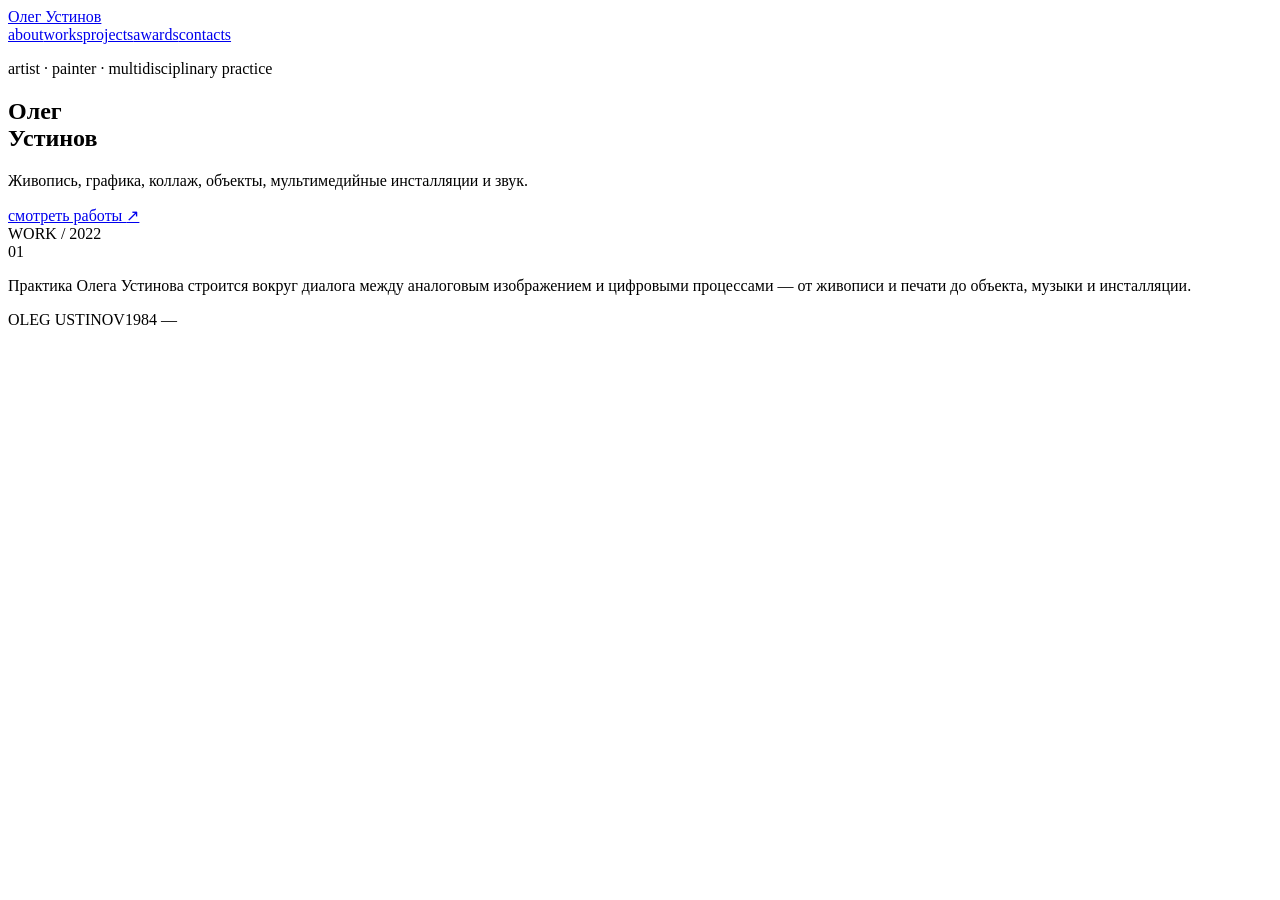
==== index.html @ 6d1254e9 "Build initial Oleg Ustinov artist homepage" ====
<!DOCTYPE html>
<html lang="ru">
<head>
  <meta charset="UTF-8">
  <meta name="viewport" content="width=device-width, initial-scale=1.0">
  <meta name="description" content="Олег Устинов — художник, работающий на пересечении живописи, цифрового искусства, коллажа, скульптуры и звука.">
  <title>Олег Устинов — художник</title>
  <link rel="stylesheet" href="style.css">
</head>
<body>
  <header class="site-header">
    <a class="logo" href="index.html">Олег Устинов</a>
    <nav><a href="about.html">about</a><a href="works.html">works</a><a href="projects.html">projects</a><a href="awards.html">awards</a><a href="contacts.html">contacts</a></nav>
  </header>

  <main class="home">
    <section class="hero">
      <p class="eyebrow">artist · painter · multidisciplinary practice</p>
      <h1>Олег<br>Устинов</h1>
      <p class="hero-note">Живопись, графика, коллаж, объекты, мультимедийные инсталляции и звук.</p>
      <a class="arrow-link" href="works.html">смотреть работы <span>↗</span></a>
    </section>
    <section class="home-grid">
      <div class="placeholder large">WORK / 2022</div>
      <div class="intro-block"><span>01</span><p>Практика Олега Устинова строится вокруг диалога между аналоговым изображением и цифровыми процессами — от живописи и печати до объекта, музыки и инсталляции.</p></div>
    </section>
  </main>
  <footer><span>OLEG USTINOV</span><span>1984 —</span></footer>
</body>
</html>
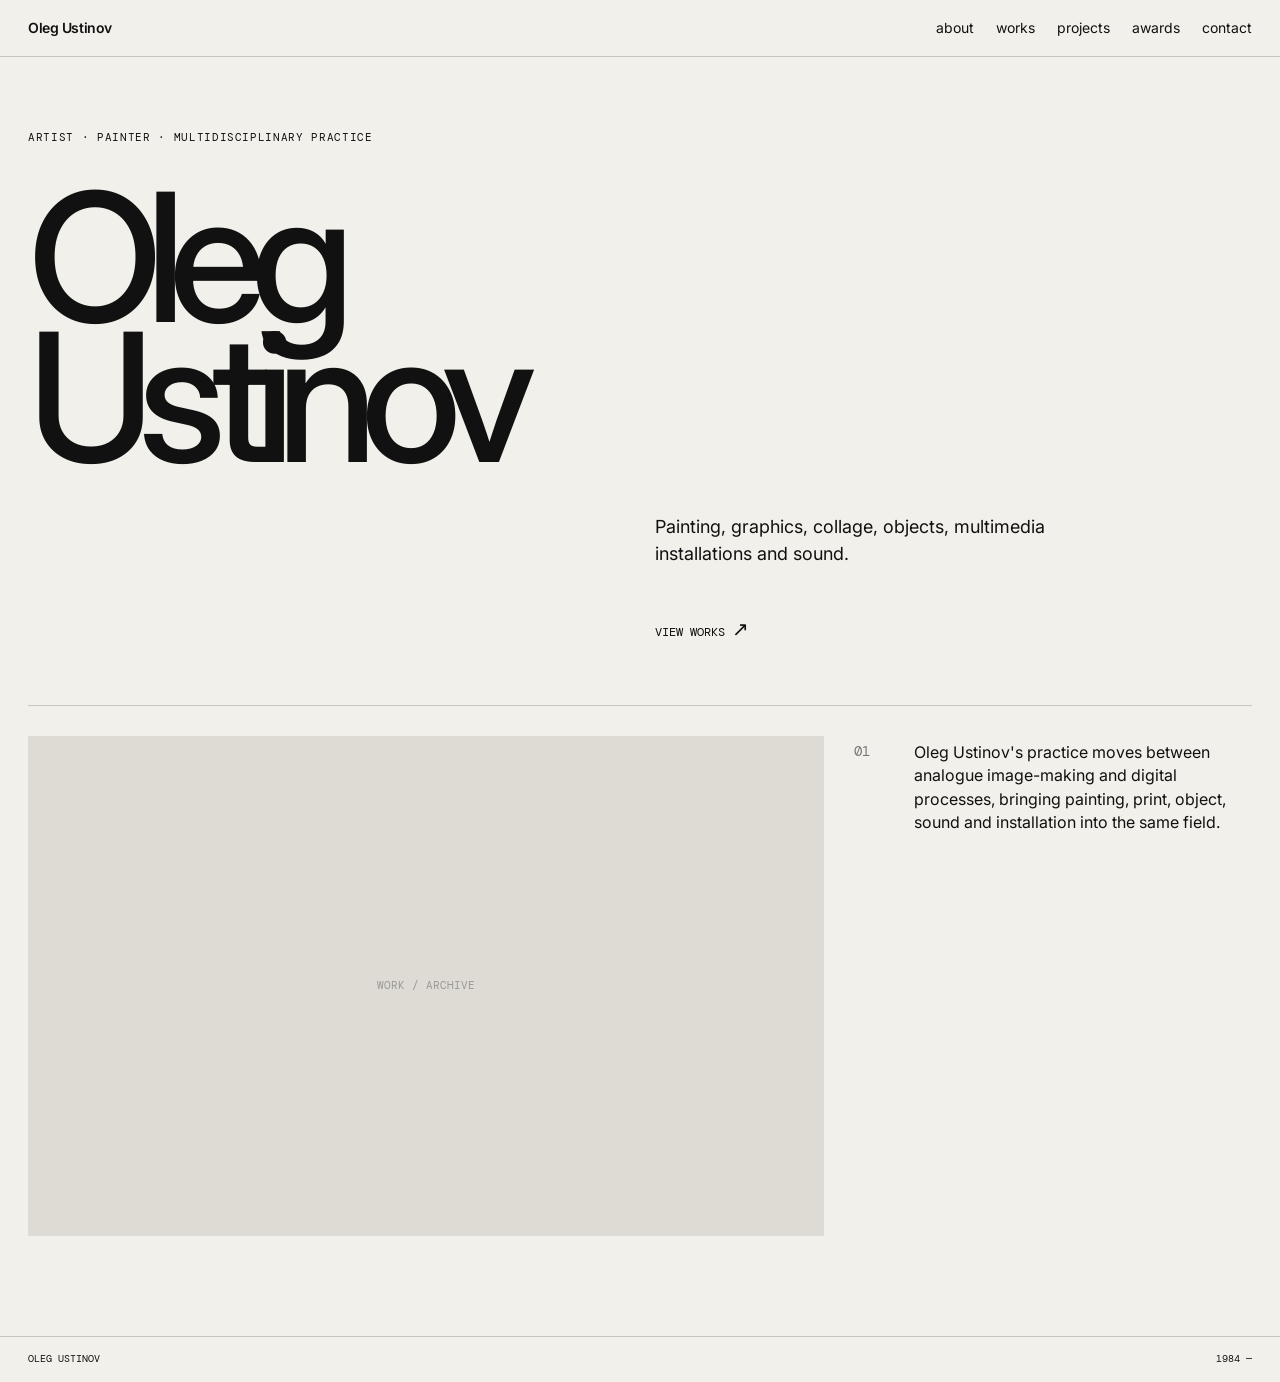
==== commit 493982b5: "Translate homepage to English and remove reference" ====
--- a/index.html
+++ b/index.html
@@ -1,30 +1,4 @@
 <!DOCTYPE html>
-<html lang="ru">
-<head>
-  <meta charset="UTF-8">
-  <meta name="viewport" content="width=device-width, initial-scale=1.0">
-  <meta name="description" content="Олег Устинов — художник, работающий на пересечении живописи, цифрового искусства, коллажа, скульптуры и звука.">
-  <title>Олег Устинов — художник</title>
-  <link rel="stylesheet" href="style.css">
-</head>
-<body>
-  <header class="site-header">
-    <a class="logo" href="index.html">Олег Устинов</a>
-    <nav><a href="about.html">about</a><a href="works.html">works</a><a href="projects.html">projects</a><a href="awards.html">awards</a><a href="contacts.html">contacts</a></nav>
-  </header>
-
-  <main class="home">
-    <section class="hero">
-      <p class="eyebrow">artist · painter · multidisciplinary practice</p>
-      <h1>Олег<br>Устинов</h1>
-      <p class="hero-note">Живопись, графика, коллаж, объекты, мультимедийные инсталляции и звук.</p>
-      <a class="arrow-link" href="works.html">смотреть работы <span>↗</span></a>
-    </section>
-    <section class="home-grid">
-      <div class="placeholder large">WORK / 2022</div>
-      <div class="intro-block"><span>01</span><p>Практика Олега Устинова строится вокруг диалога между аналоговым изображением и цифровыми процессами — от живописи и печати до объекта, музыки и инсталляции.</p></div>
-    </section>
-  </main>
-  <footer><span>OLEG USTINOV</span><span>1984 —</span></footer>
-</body>
-</html>+<html lang="en"><head><meta charset="UTF-8"><meta name="viewport" content="width=device-width, initial-scale=1.0"><meta name="description" content="Oleg Ustinov — artist working across painting, graphics, collage, objects, multimedia installation and sound."><title>Oleg Ustinov — Artist</title><link rel="stylesheet" href="style.css"></head>
+<body><header class="site-header"><a class="logo" href="index.html">Oleg Ustinov</a><nav><a href="about.html">about</a><a href="works.html">works</a><a href="projects.html">projects</a><a href="awards.html">awards</a><a href="contacts.html">contact</a></nav></header>
+<main class="home"><section class="hero"><p class="eyebrow">artist · painter · multidisciplinary practice</p><h1>Oleg<br>Ustinov</h1><p class="hero-note">Painting, graphics, collage, objects, multimedia installations and sound.</p><a class="arrow-link" href="works.html">view works <span>↗</span></a></section><section class="home-grid"><div class="placeholder large">WORK / ARCHIVE</div><div class="intro-block"><span>01</span><p>Oleg Ustinov's practice moves between analogue image-making and digital processes, bringing painting, print, object, sound and installation into the same field.</p></div></section></main><footer><span>OLEG USTINOV</span><span>1984 —</span></footer></body></html>
--- a/style.css
+++ b/style.css
@@ -0,0 +1,2 @@
+@import url('https://fonts.googleapis.com/css2?family=DM+Mono:wght@300;400&family=Inter:wght@400;500;600&display=swap');
+:root{--bg:#f2f0eb;--ink:#111;--muted:#777;--line:#c9c6bf}*{box-sizing:border-box}html{scroll-behavior:smooth}body{margin:0;background:var(--bg);color:var(--ink);font-family:Inter,Arial,sans-serif;font-size:14px;line-height:1.45}.site-header{position:sticky;top:0;z-index:10;display:flex;justify-content:space-between;align-items:center;padding:18px 28px;border-bottom:1px solid var(--line);background:rgba(242,240,235,.94);backdrop-filter:blur(10px)}.logo{font-weight:600;text-decoration:none;color:inherit;letter-spacing:-.03em}.site-header nav{display:flex;gap:22px}.site-header nav a,.arrow-link,a{color:inherit;text-decoration:none}.site-header nav a:hover,.tag:hover,.sort-btn:hover{opacity:.5}.home,.page{max-width:1440px;margin:auto;padding:0 28px}.hero{min-height:72vh;display:grid;align-content:center;grid-template-columns:1fr 1fr;gap:30px}.eyebrow,.mono,.meta,.tag,.sort-btn{font-family:'DM Mono',monospace;font-size:11px;text-transform:uppercase;letter-spacing:.06em}.hero h1{grid-column:1/-1;font-size:clamp(72px,14vw,210px);line-height:.78;letter-spacing:-.09em;font-weight:500;margin:0}.hero-note{max-width:400px;grid-column:2;font-size:18px}.arrow-link{grid-column:2;font-family:'DM Mono',monospace;font-size:12px;text-transform:uppercase}.arrow-link span{font-size:20px}.home-grid{border-top:1px solid var(--line);display:grid;grid-template-columns:2fr 1fr;gap:30px;padding:30px 0 100px}.placeholder{background:#dedbd4;min-height:500px;display:flex;align-items:center;justify-content:center;color:#999;font-family:'DM Mono',monospace;font-size:11px}.intro-block{padding-top:5px;display:grid;grid-template-columns:40px 1fr;gap:20px}.intro-block span{font-family:'DM Mono',monospace;color:var(--muted)}.intro-block p{margin:0;max-width:380px;font-size:16px}.page{padding-top:70px;padding-bottom:100px}.page-title{font-size:clamp(50px,9vw,120px);font-weight:500;letter-spacing:-.08em;line-height:.85;margin:0 0 80px}.text-grid{display:grid;grid-template-columns:1fr 2fr;gap:40px;border-top:1px solid var(--line);padding-top:25px}.text-grid .label{font-family:'DM Mono',monospace;font-size:11px;text-transform:uppercase}.text-grid p{font-size:18px;max-width:720px;margin:0 0 25px}.work-toolbar{display:flex;justify-content:space-between;align-items:flex-start;border-top:1px solid var(--line);border-bottom:1px solid var(--line);padding:15px 0;margin-bottom:30px;gap:20px}.filters{display:flex;flex-wrap:wrap;gap:8px}.tag,.sort-btn{border:0;background:none;padding:5px 0;margin-right:12px;cursor:pointer;color:inherit}.tag.active,.sort-btn.active{text-decoration:underline;text-underline-offset:4px}.sorts{display:flex;gap:18px;white-space:nowrap}.works-grid{display:grid;grid-template-columns:repeat(3,1fr);gap:45px 18px}.work-card{min-width:0;cursor:default}.work-card.has-image{cursor:zoom-in}.work-image{width:100%;aspect-ratio:1/1;background:#dedbd4;display:flex;align-items:center;justify-content:center;color:#999;font-family:'DM Mono',monospace;font-size:10px;overflow:hidden}.work-image img{width:100%;height:100%;object-fit:cover;display:block;transition:transform .5s}.work-card:hover .work-image img{transform:scale(1.025)}.work-info{padding-top:12px}.work-title{font-size:15px;margin-bottom:6px}.work-meta{display:flex;justify-content:space-between;gap:15px;color:var(--muted);font-family:'DM Mono',monospace;font-size:10px}.work-tags{display:flex;flex-wrap:wrap;gap:5px;margin-top:10px}.work-tags .tag{font-size:9px;margin:0;color:var(--muted)}.timeline{border-top:1px solid var(--line)}.timeline-item{display:grid;grid-template-columns:110px 1fr;gap:35px;padding:22px 0;border-bottom:1px solid var(--line)}.timeline-item .year{font-family:'DM Mono',monospace}.timeline-item h3{font-size:16px;font-weight:500;margin:0 0 5px}.timeline-item p{margin:0;color:#555;max-width:720px}.contact-list{font-size:clamp(30px,5vw,72px);letter-spacing:-.05em}.contact-list a{display:block;border-bottom:1px solid var(--line);padding:16px 0}.projects-empty{border-top:1px solid var(--line);padding:30px 0;font-size:18px;color:var(--muted)}.lightbox{position:fixed;inset:0;z-index:100;background:rgba(17,17,17,.96);display:none;align-items:center;justify-content:center;padding:50px}.lightbox.open{display:flex}.lightbox img{max-width:92vw;max-height:88vh;object-fit:contain}.lightbox-close{position:absolute;top:16px;right:24px;border:0;background:none;color:#fff;font-size:42px;font-weight:200;cursor:pointer}.lightbox #lightbox-caption{position:absolute;left:24px;bottom:18px;color:#fff;font:11px 'DM Mono',monospace;text-transform:uppercase;letter-spacing:.05em}.lightbox[aria-hidden="true"]{pointer-events:none}footer{display:flex;justify-content:space-between;border-top:1px solid var(--line);padding:15px 28px;font-family:'DM Mono',monospace;font-size:10px}@media(max-width:800px){.site-header{align-items:flex-start}.site-header nav{gap:9px;flex-wrap:wrap;justify-content:flex-end}.hero{min-height:65vh;display:block;padding-top:100px}.hero h1{margin:35px 0}.hero-note{font-size:16px;margin-bottom:25px}.home-grid,.text-grid{grid-template-columns:1fr}.placeholder{min-height:350px}.work-toolbar{display:block}.sorts{margin-top:15px}.works-grid{grid-template-columns:repeat(2,1fr);gap:30px 10px}.page{padding-top:50px}.page-title{margin-bottom:50px}.timeline-item{grid-template-columns:75px 1fr;gap:15px}.lightbox{padding:25px}.lightbox img{max-width:96vw;max-height:80vh}.lightbox #lightbox-caption{left:15px;bottom:12px;max-width:80vw}}@media(max-width:480px){.site-header{padding:15px}.site-header nav{font-size:11px}.home,.page{padding-left:15px;padding-right:15px}.works-grid{grid-template-columns:1fr}.hero h1{font-size:22vw}footer{padding:15px}.lightbox-close{right:12px;top:8px}}
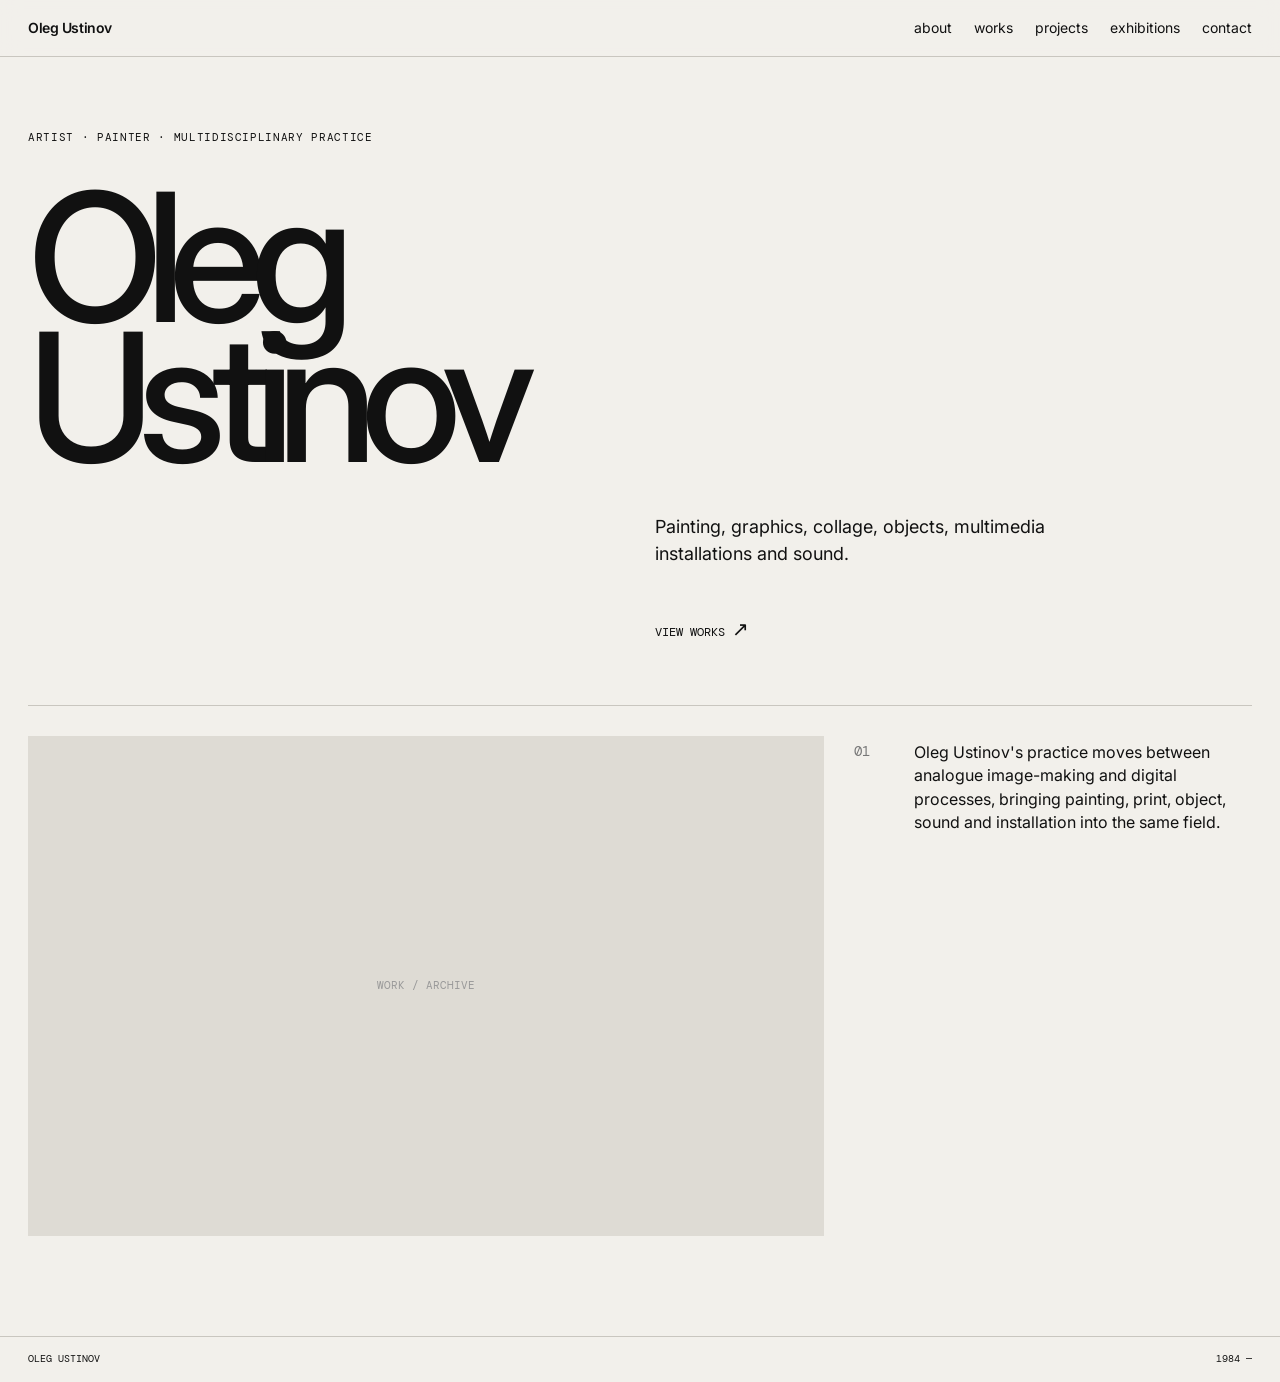
==== commit 2e0f326b: "wording fix" ====
--- a/index.html
+++ b/index.html
@@ -1,4 +1,4 @@
 <!DOCTYPE html>
 <html lang="en"><head><meta charset="UTF-8"><meta name="viewport" content="width=device-width, initial-scale=1.0"><meta name="description" content="Oleg Ustinov — artist working across painting, graphics, collage, objects, multimedia installation and sound."><title>Oleg Ustinov — Artist</title><link rel="stylesheet" href="style.css"></head>
-<body><header class="site-header"><a class="logo" href="index.html">Oleg Ustinov</a><nav><a href="about.html">about</a><a href="works.html">works</a><a href="projects.html">projects</a><a href="awards.html">awards</a><a href="contacts.html">contact</a></nav></header>
+<body><header class="site-header"><a class="logo" href="index.html">Oleg Ustinov</a><nav><a href="about.html">about</a><a href="works.html">works</a><a href="projects.html">projects</a><a href="exhibitions.html">exhibitions</a><a href="contacts.html">contact</a></nav></header>
 <main class="home"><section class="hero"><p class="eyebrow">artist · painter · multidisciplinary practice</p><h1>Oleg<br>Ustinov</h1><p class="hero-note">Painting, graphics, collage, objects, multimedia installations and sound.</p><a class="arrow-link" href="works.html">view works <span>↗</span></a></section><section class="home-grid"><div class="placeholder large">WORK / ARCHIVE</div><div class="intro-block"><span>01</span><p>Oleg Ustinov's practice moves between analogue image-making and digital processes, bringing painting, print, object, sound and installation into the same field.</p></div></section></main><footer><span>OLEG USTINOV</span><span>1984 —</span></footer></body></html>
